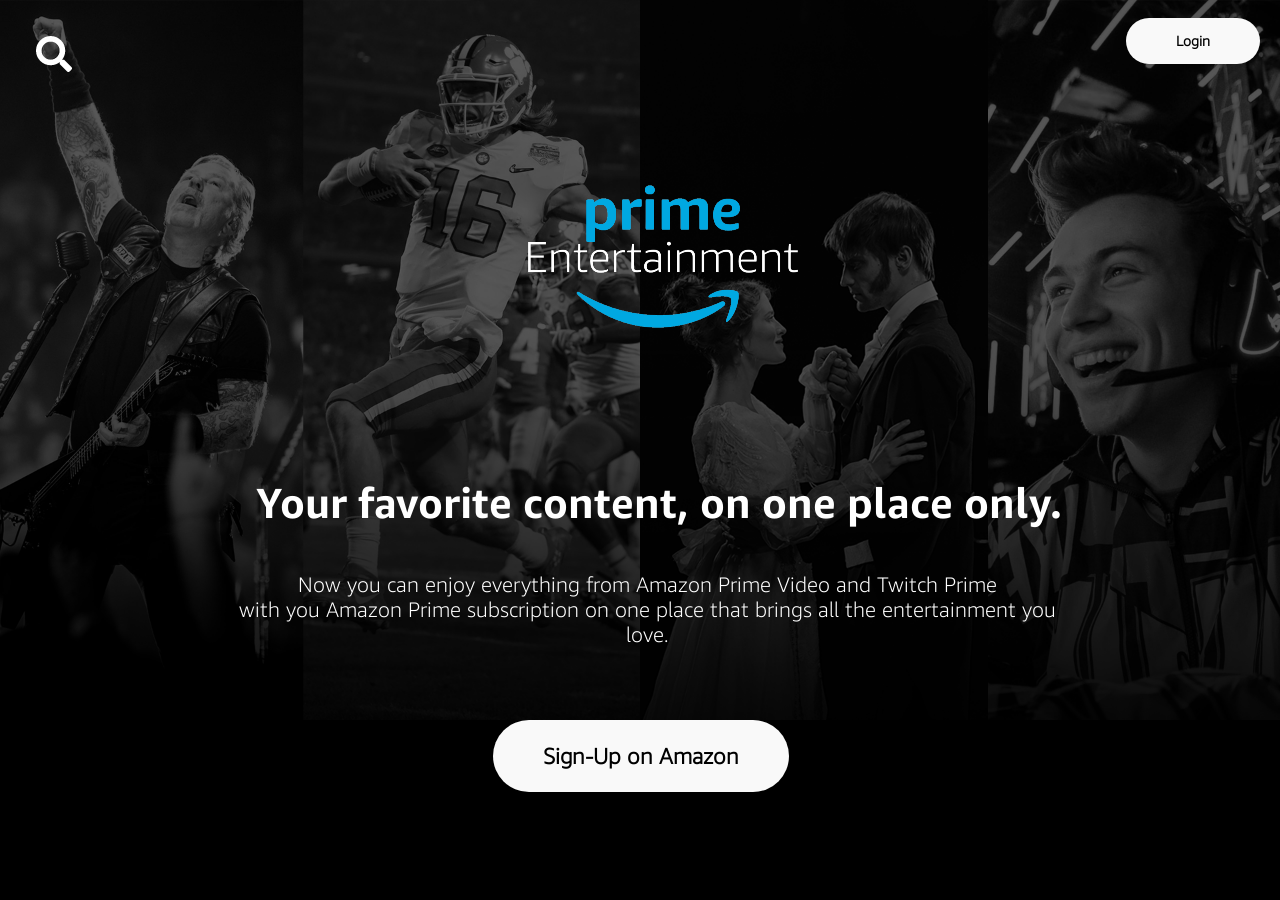
==== Dia_5/index.html @ fc3a27a1 "feat: :sparkles: Principal Inicio de la página creado" ====
<!DOCTYPE html>
<html lang="en">
<head>
    <meta charset="UTF-8">
    <meta name="viewport" content="width=device-width, initial-scale=1.0">
    <link rel="stylesheet" href="style.css">
    <title>PruebaGrupal_CL</title>
</head>
<body>
    
    <a href="index.html" class="Enlace-Lupita">
        <div class="Lupita"></div>
    </a>
    <div class="LogoPrime"></div>
    <div class="Texto">
        <h1>Your favorite content, on one place only.</h1>
    </div>
    <div class="Texto2">
        <p>Now you can enjoy everything from Amazon Prime Video and Twitch Prime <br>with you Amazon Prime subscription on one place that brings all the entertainment you <br>love.</p>
    </div>
    <a href="index.html">
        <div class="Sign">
            <p>Sign-Up on Amazon</p>
        </div>
    </a>
    <a href="index.html">
        <div class="Login">
            <p>Login</p>
        </div>
    </a>
    
    

</body>
</html>
---- Dia_5/style.css ----
@font-face {
    font-family: Bold;
    src: url('/Dia_5/Fonts/AmazonEmber_Bd.ttf');
}

@font-face {
    font-family: Light;
    src: url('/Dia_5/Fonts/AmazonEmber_Lt.ttf');
}



body {
    background-color: black; /* Color de fondo del body */
    margin: 0;
    padding: 0;
    width: 100vw; /* Ancho igual al ancho de la ventana */
    height: 665px; /* Altura igual al alto de la ventana menos 588px */
    background-image: url("/Dia_5/Imagenes/FondoTwitch.png"); /* Imagen de fondo */
    background-size: cover; /* Cubre toda el área del contenedor */
    background-repeat: no-repeat; /* Evita que la imagen de fondo se repita */
    z-index: 0;
}
.Lupita {
    width: 36px;
    height: 36px;
    background: transparent url('/Dia_5/Imagenes/Lupita.png') 0% 0% no-repeat;

}

.Enlace-Lupita {
    display: inline-block; /* Ajusta el área de clic del enlace al tamaño del elemento "Lupita" */
    width: 36px; /* Mismo ancho que el elemento "Lupita" */
    height: 36px; /* Mismo alto que el elemento "Lupita" */
    position: absolute; /* Para permitir el posicionamiento exacto */
    top: 36px; /* Ajusta la posición vertical */
    left: 36px; /* Ajusta la posición horizontal */
}

.LogoPrime {
    width: 556px;
    height: 313px;
    background: transparent url('/Dia_5/Imagenes/LogoPrimeE2.png') 0% 0% no-repeat padding-box;
    opacity: 1;
    position: absolute;
    left: 385px;
    top: 100px;
}

.Texto {
    position: absolute;
    left: 20%;
    top: 50%;
    justify-content: center; /* Centra horizontalmente el contenido */
    align-items: center; /* Centra verticalmente el contenido */
    color: white;
    font-family: Bold;
    font-size: 130%;
}

.Texto2 {
    position: absolute;
    top: 62%;
    left: 17%;
    width: 860px;
    height: 102px;
    font-size: 130%;
    display: flex;
    justify-content: center; /* Centra horizontalmente el contenido */
    align-items: center; /* Centra verticalmente el contenido */
    color: white;
    opacity: 1;
    font-family: Light;
    text-align: center; /* Justifica el texto dentro del contenedor al centro */
}


.Sign {
    padding: 0px;
    background-color: #f9f9f9;
    border-radius: 80px;
    position: absolute;
    left: 38.5%;
    top: 80%;
    font-family: Light;
    font-size: 140%;
    padding-left: 50px; /* Agrega sangría de 20px al lado izquierdo */
    padding-right: 50px; /* Agrega sangría de 20px al lado derecho */
    color: black;
    font-weight: bold; /* Hacer el texto en negrita */
}


.Login {
    padding: 0px;
    background-color: #f9f9f9;
    border-radius: 80px;
    position: absolute;
    left: 88%;
    top: 2%;
    font-family: Light;
    font-size: 90%;
    padding-left: 50px; /* Agrega sangría de 20px al lado izquierdo */
    padding-right: 50px; /* Agrega sangría de 20px al lado derecho */
    color: black;
    font-weight: bold; /* Hacer el texto en negrita */
}
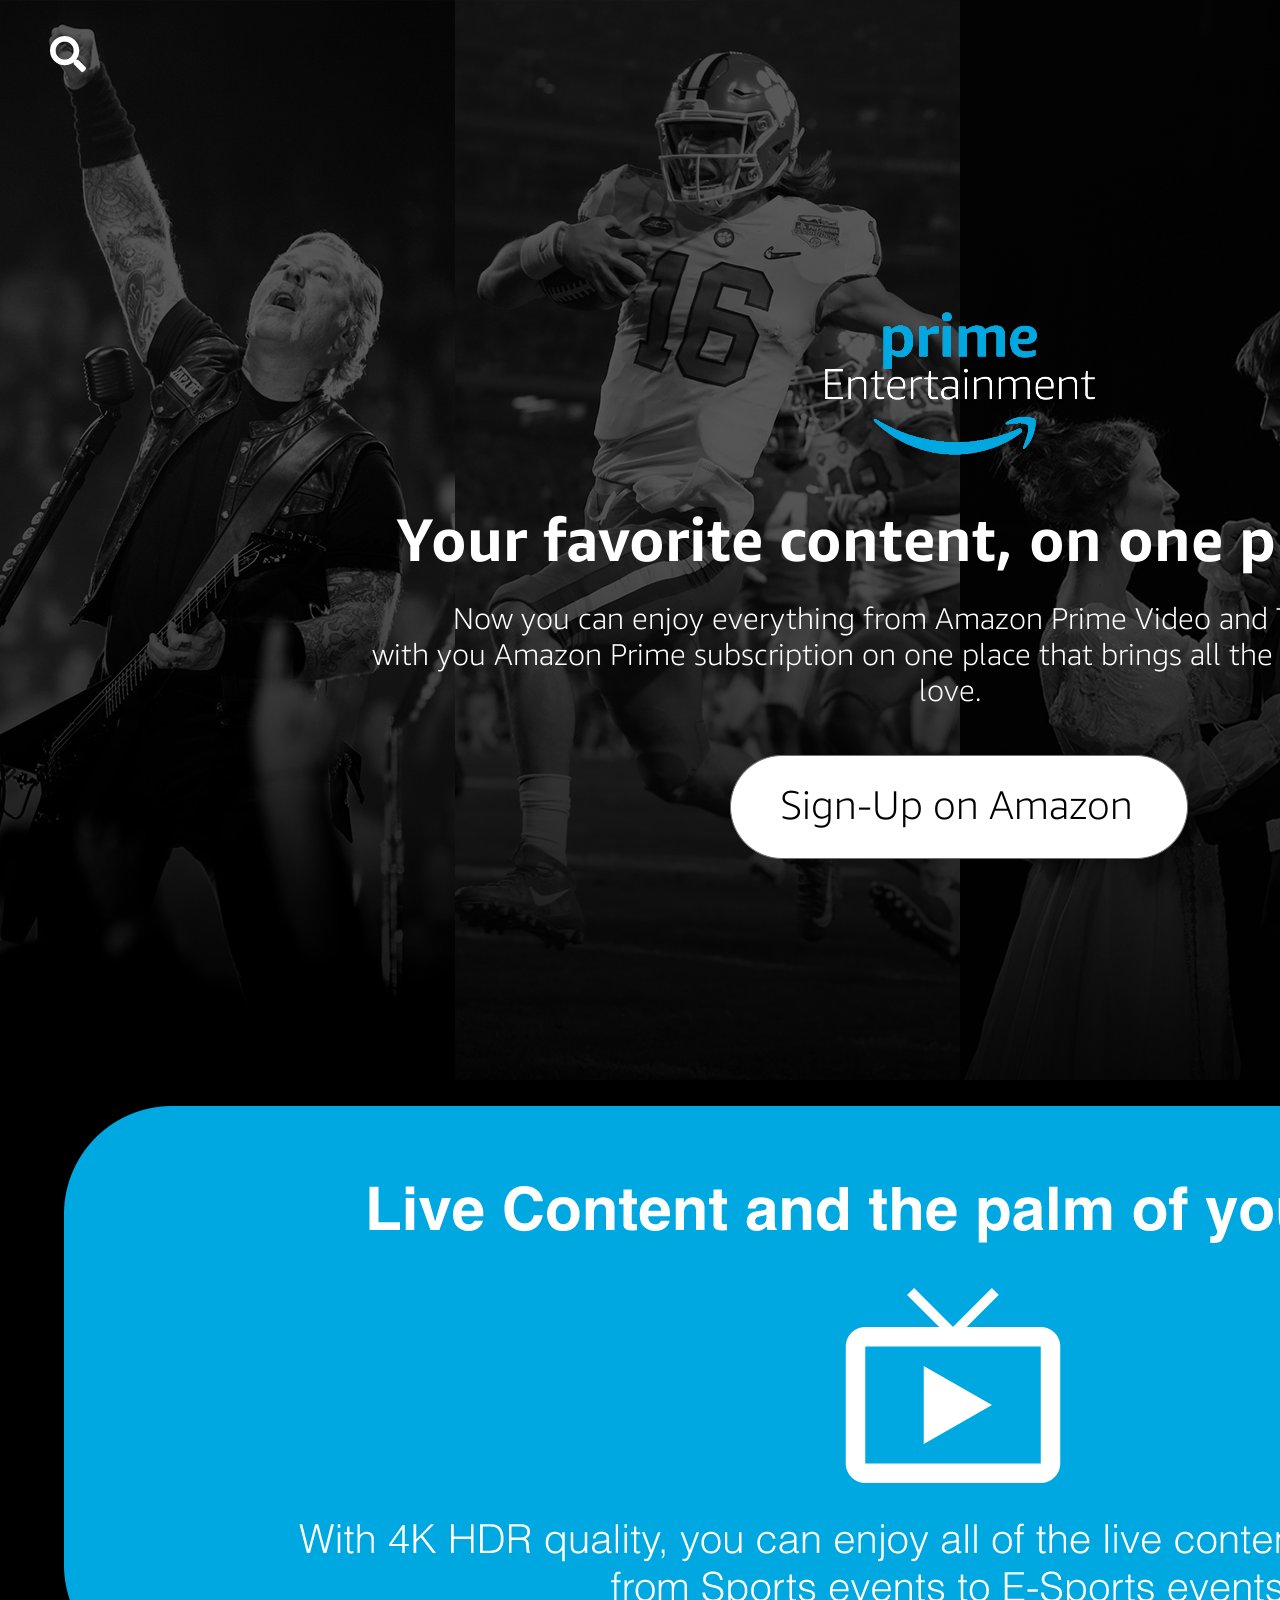
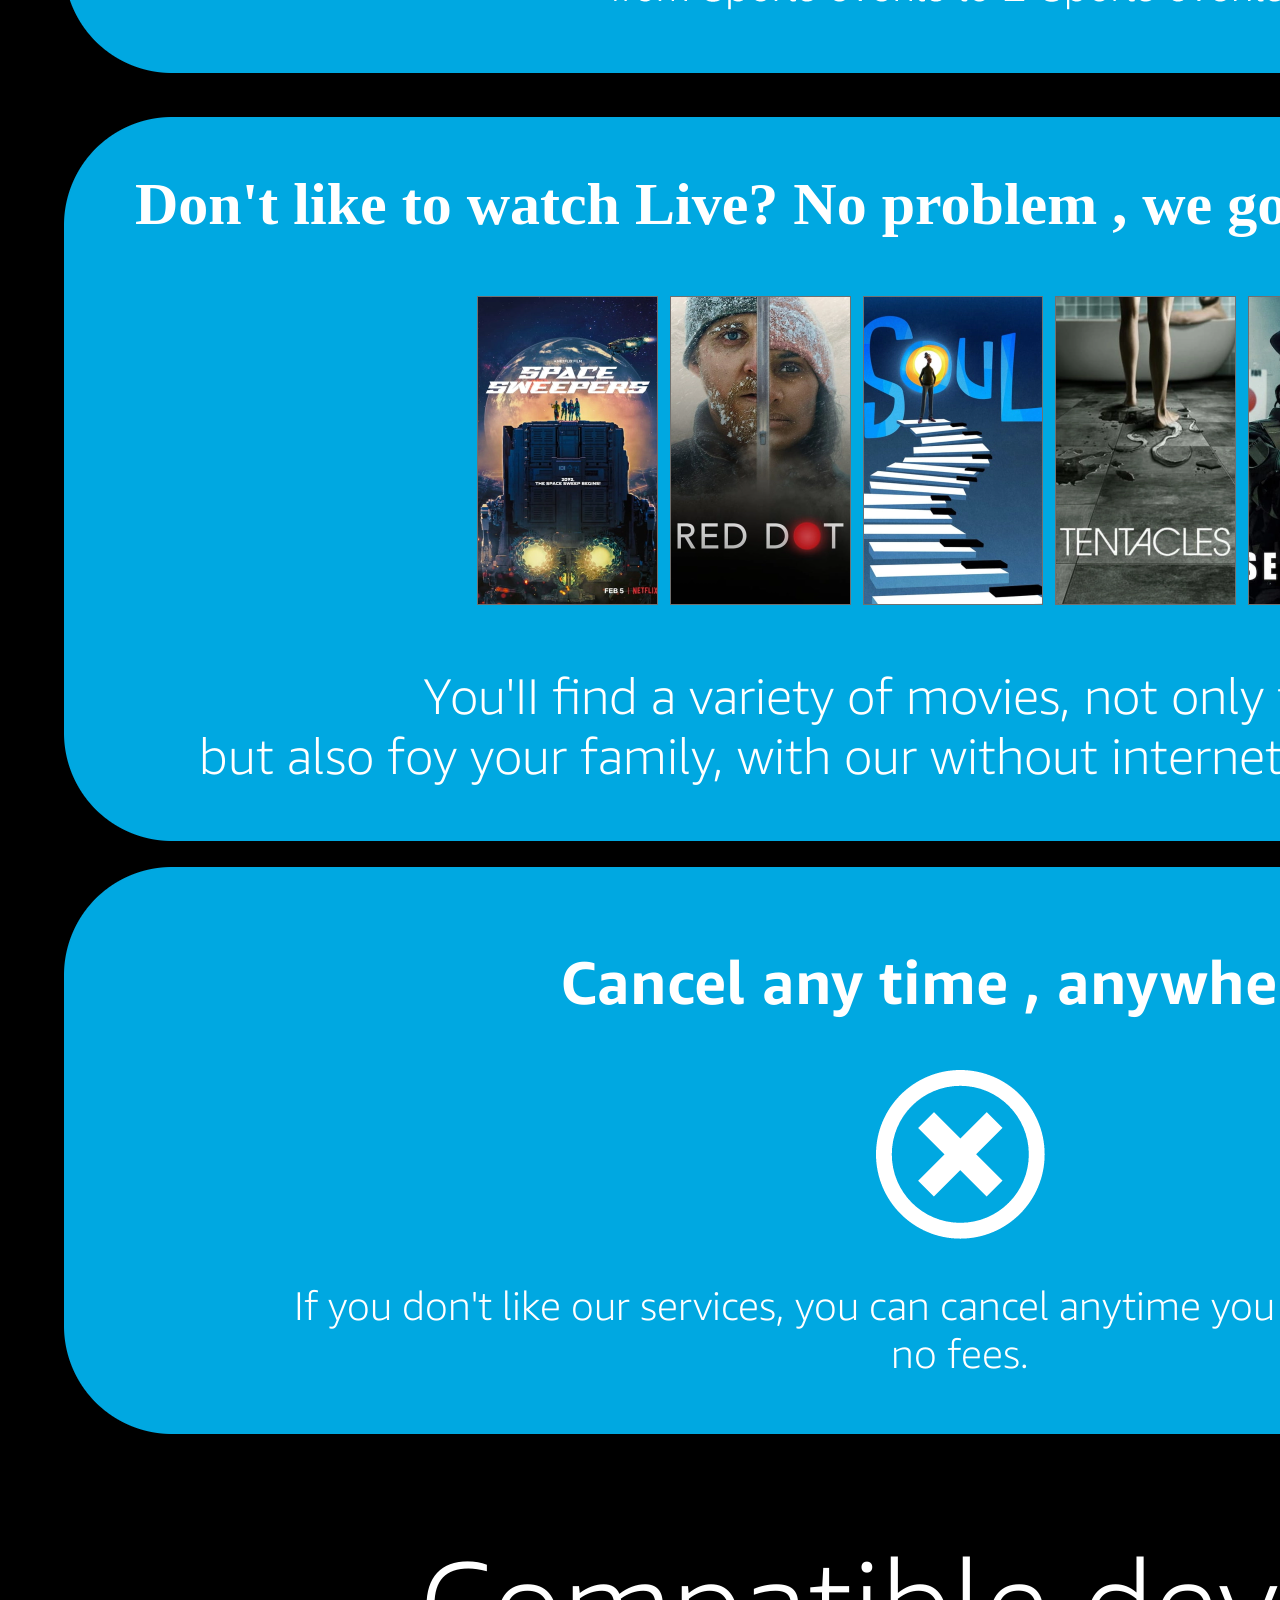
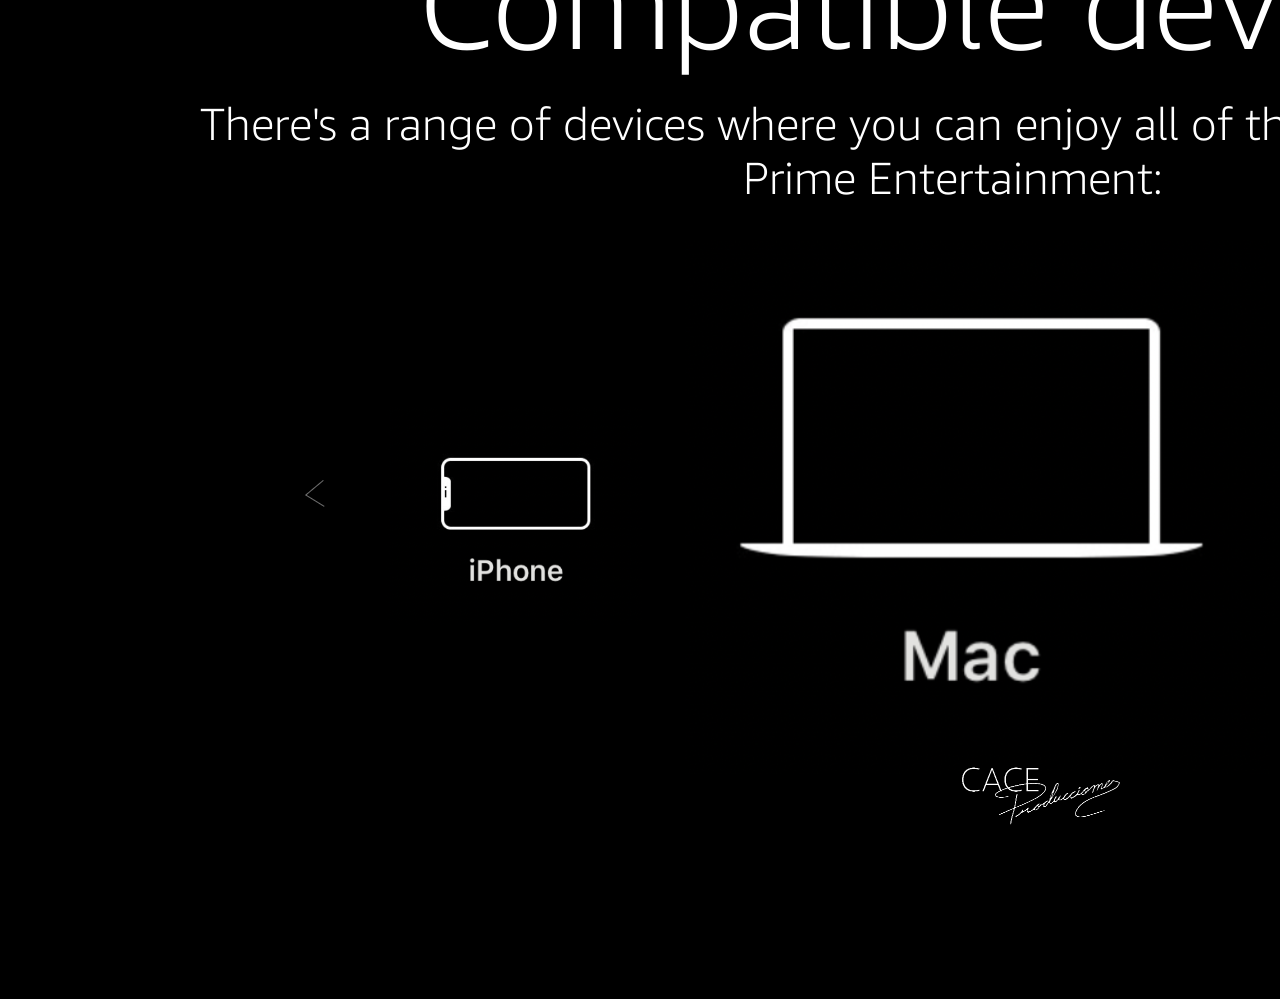
==== commit 7218c3d6: "cambios" ====
--- a/Dia_5/index.html
+++ b/Dia_5/index.html
@@ -4,32 +4,108 @@
     <meta charset="UTF-8">
     <meta name="viewport" content="width=device-width, initial-scale=1.0">
     <link rel="stylesheet" href="style.css">
-    <title>PruebaGrupal_CL</title>
+    <title>Amazon Prime</title>
 </head>
 <body>
-    
+    <div class="imagenI"></div>
     <a href="index.html" class="Enlace-Lupita">
         <div class="Lupita"></div>
     </a>
-    <div class="LogoPrime"></div>
-    <div class="Texto">
-        <h1>Your favorite content, on one place only.</h1>
+</div>
+<div class = "logo">
+    <img src="./Imagenes/Logoprime.png">
+</div>
+<div class="texto1">
+        <P>Your favorite content, on one place only.</P>
+</div>
+<section class ="ingreso">
+    <div class="login">
+        <a href="index.html"><img src="./Imagenes/caja1.png"></a>
     </div>
-    <div class="Texto2">
-        <p>Now you can enjoy everything from Amazon Prime Video and Twitch Prime <br>with you Amazon Prime subscription on one place that brings all the entertainment you <br>love.</p>
+    <div class="loginT">
+        <a href="index.html">Login</a>
+    </div>    
+</section>
+<div class="textoL">
+    <p>Now you can enjoy everything from Amazon Prime Video and Twitch Prime <br> with you Amazon Prime subscription on one place that brings all the entertainment you love.</p>
+</div>
+<section class = "sign">
+    <div class = "signup">
+        <a href="index.html"><img src="./Imagenes/caja2.png"></a>
     </div>
-    <a href="index.html">
-        <div class="Sign">
-            <p>Sign-Up on Amazon</p>
-        </div>
-    </a>
-    <a href="index.html">
-        <div class="Login">
-            <p>Login</p>
-        </div>
-    </a>
-    
-    
+    <div class = "textoS">
+        <a href="index.html">Sign-Up on Amazon</a>
+    </div>
+</section>
+<div class="azul1">
+    <img src="./Imagenes/Blue1.png">
+</div>
+<section class="CajaAzulPeliculas">
+    <div class="azul2">
+        <img src="./Imagenes/Blue2.png">
+    </div>
+    <div class="texto2">
+        <p>Don't like to watch Live? No problem , we got you covered</p>
+    </div>
+    <div class="peli1">
+        <img src="./Imagenes/peliculas/Space.png">
+    </div>
+    <div class="peli2">
+        <img src="./Imagenes/peliculas/Red.png">
+    </div>
+    <div class="peli3">
+        <img src="./Imagenes/peliculas/Soul.png">
+    </div>
+    <div class="peli4">
+        <img src="./Imagenes/peliculas/Tenta.png">
+    </div>
+    <div class="peli5">
+        <img src="./Imagenes/peliculas/Sentinell.png">
+    </div>
+    <div class="texto3">
+        <p>You'II find a variety of movies, not only for adults <br> but also foy your family, with our without internet. 24/7. On demand.</p>
+    </div>
+</section>
+<section>
+    <div class="azul3">
+        <img src="./Imagenes/Blue3.png">
+    </div>
+    <div class="texto4">
+        Cancel any time , anywhere
+    </div>
+    <div class="x">
+        <img src="./Imagenes/x.png">
+    </div>
+    <div class="texto5">
+        If you don't like our services, you can cancel anytime you want , no contracts, <br> no fees.
+    </div>
+</section>
+<section>
+    <div class="texto6">
+        Compatible devices
+    </div>
+    <div class="texto7">
+        There's a range of devices where you can enjoy all of the content available in <br> Prime Entertainment:
+    </div>
+    <div class="compatible1">
+        <img src="./Imagenes/Mac.png">
+    </div>
+    <div class="compatible2">
+        <img src="./Imagenes/Iphone.png">
+    </div>
+    <div class="compatible3">
+        <img src="./Imagenes/PC.png">
+    </div>
+    <div class="flecha1">
+        <img src="./Imagenes/Flecha.png">
+    </div>
+    <div class="flecha2">
+        <img src="./Imagenes/Flecha.png">
+    </div>
+</section>
+<div class="logoC">
+    <img src="./Imagenes/LogoCACE.png">
+</div>
 
 </body>
-</html>
+</html>
--- a/Dia_5/style.css
+++ b/Dia_5/style.css
@@ -8,18 +8,20 @@
     src: url('/Dia_5/Fonts/AmazonEmber_Lt.ttf');
 }
 
-
-
+.imagenI{
+    background-image: url(./Imagenes/Fond.png);
+    background-size: auto;
+    background-repeat: no-repeat;
+    width: 1920px;
+    height: 1080px;
+    margin: 0;
+}
 body {
-    background-color: black; /* Color de fondo del body */
+    width: 1920px;
+    height: 1080px;
+    background-color: #000;
     margin: 0;
-    padding: 0;
-    width: 100vw; /* Ancho igual al ancho de la ventana */
-    height: 665px; /* Altura igual al alto de la ventana menos 588px */
-    background-image: url("/Dia_5/Imagenes/FondoTwitch.png"); /* Imagen de fondo */
-    background-size: cover; /* Cubre toda el área del contenedor */
-    background-repeat: no-repeat; /* Evita que la imagen de fondo se repita */
-    z-index: 0;
+    
 }
 .Lupita {
     width: 36px;
@@ -27,96 +29,263 @@
     background: transparent url('/Dia_5/Imagenes/Lupita.png') 0% 0% no-repeat;
 
 }
-
 .Enlace-Lupita {
-    display: inline-block; /* Ajusta el área de clic del enlace al tamaño del elemento "Lupita" */
-    width: 36px; /* Mismo ancho que el elemento "Lupita" */
-    height: 36px; /* Mismo alto que el elemento "Lupita" */
-    position: absolute; /* Para permitir el posicionamiento exacto */
-    top: 36px; /* Ajusta la posición vertical */
-    left: 36px; /* Ajusta la posición horizontal */
-}
-
-.LogoPrime {
+    display: inline-block; 
+    width: 36px; 
+    height: 36px;
+    position: absolute; 
+    top: 36px; 
+    left: 50px; 
+}
+.logo {
+    position: absolute;
+    top: 227px;
+    left: 682px;
     width: 556px;
     height: 313px;
-    background: transparent url('/Dia_5/Imagenes/LogoPrimeE2.png') 0% 0% no-repeat padding-box;
-    opacity: 1;
-    position: absolute;
-    left: 385px;
-    top: 100px;
-}
-
-.Texto {
-    position: absolute;
-    left: 20%;
-    top: 50%;
-    justify-content: center; /* Centra horizontalmente el contenido */
-    align-items: center; /* Centra verticalmente el contenido */
-    color: white;
-    font-family: Bold;
-    font-size: 130%;
-}
-
-.Texto2 {
-    position: absolute;
-    top: 62%;
-    left: 17%;
-    width: 860px;
+}
+.texto1{
+    color: white;
+    font-family: "Bold";
+    font-weight: bold;
+    position: absolute;
+    font-size: 60px;
+    top: 443px;
+    left: 396px;
+    width: 1151px;
+    height: 60px;
+}
+.login{
+    position: absolute;
+    top: 30px;
+    left: 1695px;
+    width: 205px;
+    height: 54px;
+}
+.loginT{
+    color: #000000;
+    font-family: "Light";
+    font-weight: normal;
+    position: absolute;
+    font-size: 20px;
+    top: 48px;
+    left: 1773px;
+    width: 50px;
+    height: 20px;
+}
+a{
+    text-decoration: none;
+    color: #000;
+}
+.textoL{
+    color: white;
+    font-family: Light;
+    font-weight: normal;
+    position: absolute;
+    font-size: 30px;
+    top: 570px;
+    left: 370px;
+    width: 1160px;
     height: 102px;
-    font-size: 130%;
-    display: flex;
-    justify-content: center; /* Centra horizontalmente el contenido */
-    align-items: center; /* Centra verticalmente el contenido */
-    color: white;
-    opacity: 1;
-    font-family: Light;
-    text-align: center; /* Justifica el texto dentro del contenedor al centro */
-}
-
-
-.Sign {
-    padding: 0px;
-    background-color: #f9f9f9;
-    border-radius: 80px;
-    position: absolute;
-    left: 38.5%;
-    top: 80%;
-    font-family: Light;
-    font-size: 140%;
-    padding-left: 50px; /* Agrega sangría de 20px al lado izquierdo */
-    padding-right: 50px; /* Agrega sangría de 20px al lado derecho */
-    color: black;
-    font-weight: bold; /* Hacer el texto en negrita */
-}
-
-
-.Login {
-    padding: 0px;
-    background-color: #f9f9f9;
-    border-radius: 80px;
-    position: absolute;
-    left: 88%;
-    top: 2%;
-    font-family: Light;
-    font-size: 90%;
-    padding-left: 50px; /* Agrega sangría de 20px al lado izquierdo */
-    padding-right: 50px; /* Agrega sangría de 20px al lado derecho */
-    color: black;
-    font-weight: bold; /* Hacer el texto en negrita */
-}
-
-
-
-
-
-
-
-
-
-
-
-
-
-
-
+    text-align: center;
+}
+.signup{
+    position: absolute;
+    top: 755px;
+    left: 730px;
+    width: 458px;
+    height: 104px
+}
+.textoS{
+    color: #000000;
+    font-family: "Light";
+    font-weight: normal;
+    position: absolute;
+    font-size: 40px;
+    top: 780px;
+    left: 780px;
+    width: 360px;
+    height: 40px;    
+}
+.azul1{
+    position: absolute;
+    top: 1106px;
+    left: 64px;
+    width: 1792px;
+    height: 567px;
+}
+.azul2{
+    position: absolute;
+    top: 1717px;
+    left: 64px;
+    width: 1792px;
+    height: 724px;
+}
+.texto2{
+    color: white;
+    font-family: "AmazonEmber";
+    font-weight: bold;
+    position: absolute;
+    font-size: 60px;
+    top: 1710px;
+    left: 135px;
+    width: 1664px;
+    height: 60px;
+}
+.peli1{
+    position: absolute;
+    top: 1896px;
+    left: 477px;
+    width: 181px;
+    height: 309px;
+}
+.peli2{
+    position: absolute;
+    top: 1896px;
+    left: 670px;
+    width: 181px;
+    height: 309px;
+}
+.peli3{
+    position: absolute;
+    top: 1896px;
+    left: 863px;
+    width: 180px;
+    height: 309px;
+}
+.peli4{
+    position: absolute;
+    top: 1896px;
+    left: 1055px;
+    width: 181px;
+    height: 309px;
+}
+.peli5{
+    position: absolute;
+    top: 1896px;
+    left: 1248px;
+    width: 181px;
+    height: 309px;
+}
+.texto3{
+    color: white;
+    font-family: "Light";
+    font-weight: normal;
+    position: absolute;
+    font-size: 50px;
+    top: 2215px;
+    left: 175px;
+    width: 1560px;
+    height: 110px;
+    text-align: center;    
+}
+.azul3{
+    position: absolute;
+    top: 2467px;
+    left: 64px;
+    width: 1792px;
+    height: 567px;
+}
+.texto4{
+    color: white;
+    font-family: "Bold";
+    font-weight: bold;
+    position: absolute;
+    font-size: 60px;
+    top: 2546px;
+    left: 560px;
+    width: 800px;
+    height: 60px;
+}
+.x{
+    position: absolute;
+    top: 2670px;
+    left: 876px;
+    width: 169px;
+    height: 169px;    
+}
+.texto5{
+    color: white;
+    font-family: "Light";
+    font-weight: normal;
+    position: absolute;
+    font-size: 40px;
+    top: 2881px;
+    left: 269px;
+    width: 1382px;
+    height: 88px;
+    text-align: center;
+}
+.texto6{
+    color: white;
+    font-family: "Light";
+    font-weight: normal;
+    position: absolute;
+    font-size: 125px;  
+    top: 3127px;
+    left: 418px;
+    width: 1118px;
+    height: 125px; 
+}
+.texto7{
+    color: white;
+    font-family: "Light";
+    font-weight: normal;
+    position: absolute;
+    font-size: 45px;  
+    top: 3296px;
+    left: 181px;
+    width: 1544px;
+    height: 99px;
+    text-align: center;
+}
+.compatible1{
+    position: absolute;
+    top: 3440px;
+    left: 685px;
+    width: 584px;
+    height: 534px;
+}
+.compatible2{
+    position: absolute;
+    top: 3606px;
+    left: 386px;
+    width: 256px;
+    height: 219px;
+}
+.compatible3{
+    position: absolute;
+    top: 3587px;
+    left: 1261px;
+    width: 271px;
+    height: 238px;
+}
+.flecha1{
+    position: absolute;
+    top: 3680px;
+    left: 305px;
+    width: 19px;
+    height: 27px;
+}
+.flecha2{
+    position: absolute;
+    top: 3702px;
+    left: 1575px;
+    width: 18px;
+    height: 26px;
+    transform: scalex(-1)
+}
+.logoC{
+    position: absolute;
+    top: 3954px;
+    left: 826px;
+    width: 430px;
+    height: 241px;
+}
+footer{
+    position: absolute;
+    top: 4088px;
+    left: 543px;
+    width: 831px;
+    height: 25px;    
+}
